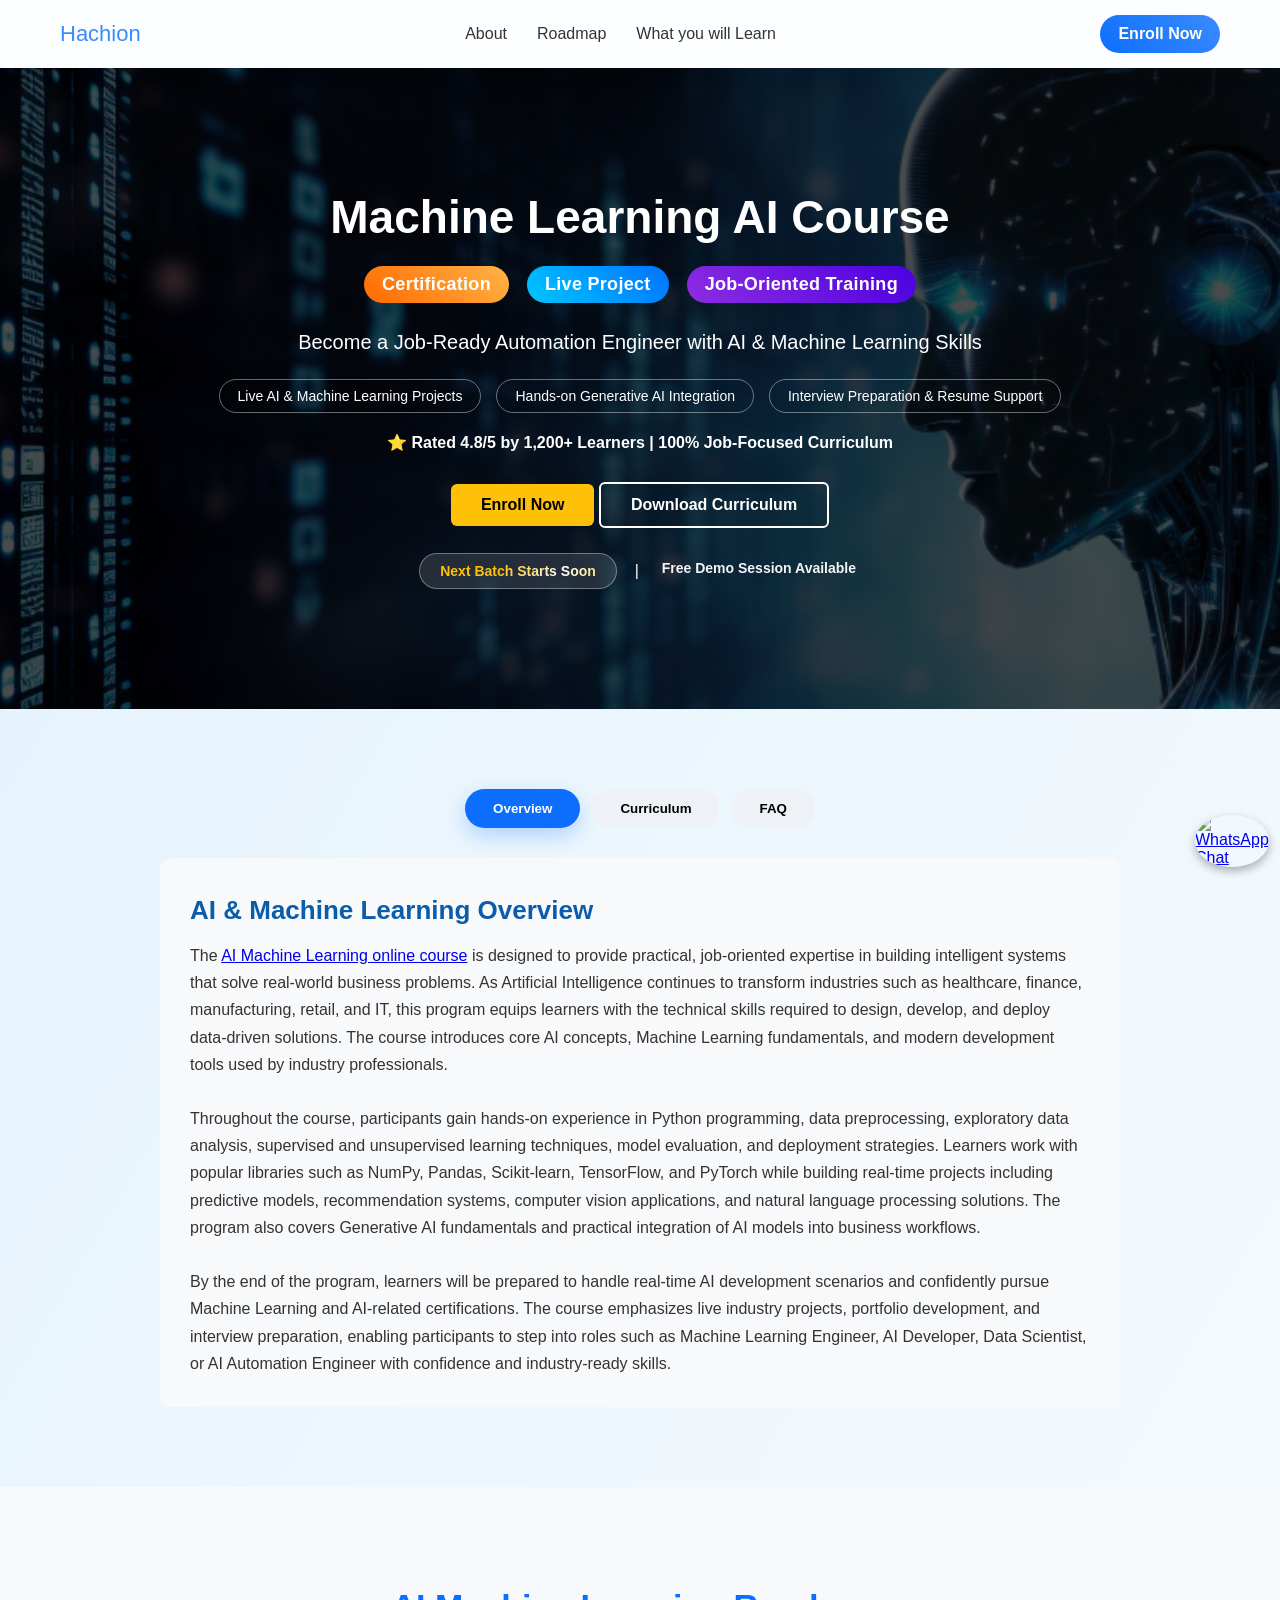
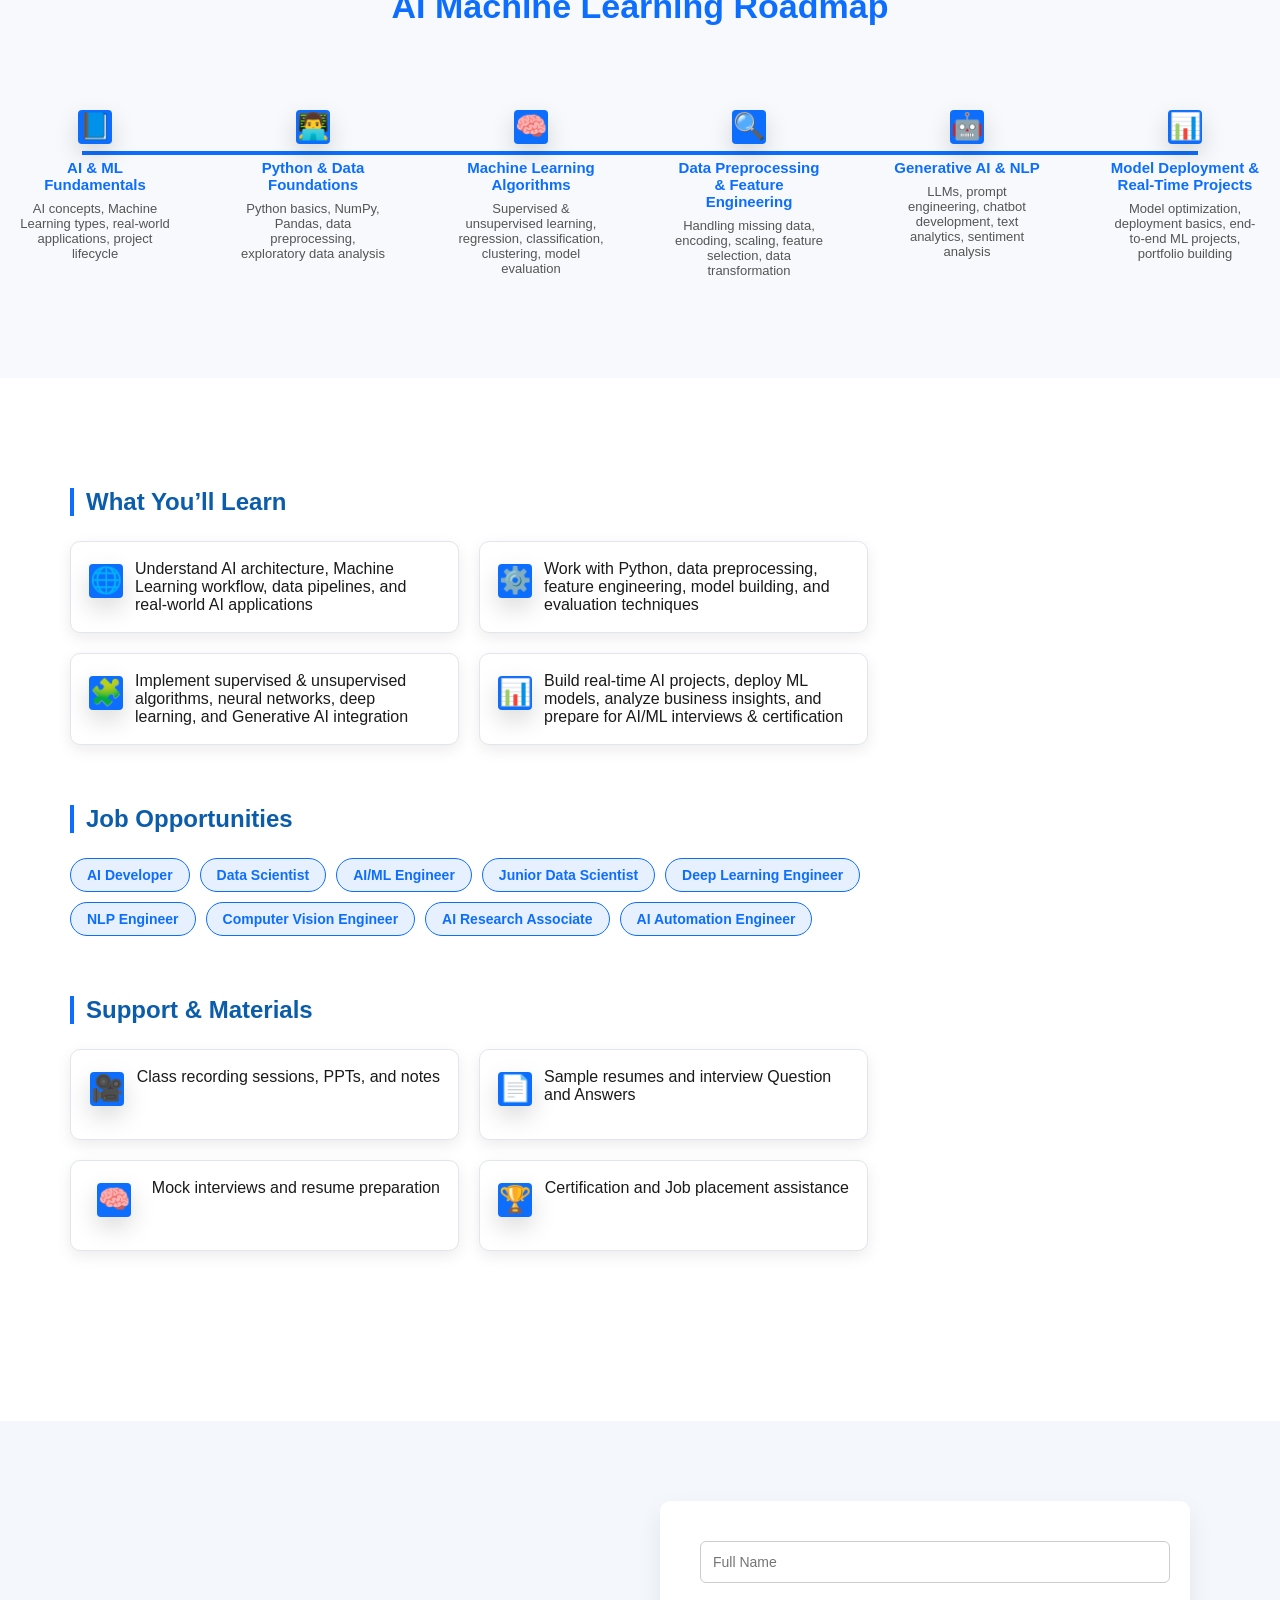
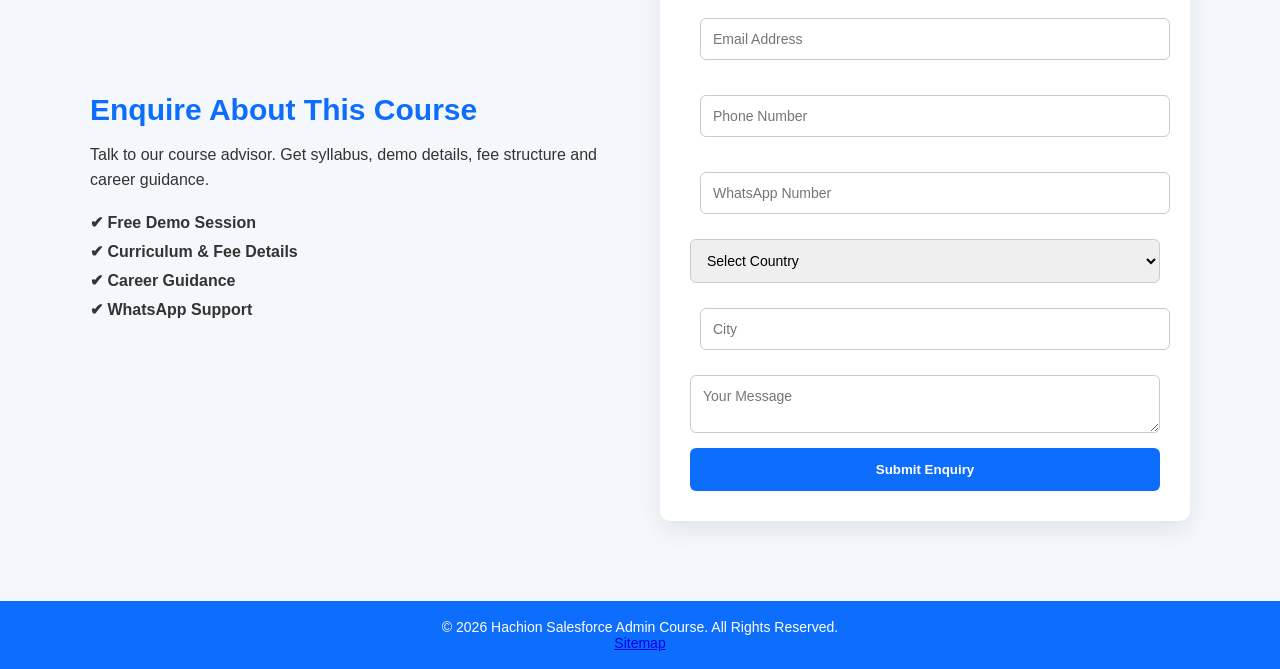
==== index.html @ e3da5e82 "Update index.html" ====
<!DOCTYPE html>
<html lang="en">
<head>
<meta charset="UTF-8">
<meta name="viewport" content="width=device-width, initial-scale=1.0">

<title>Salesforce Admin Course Online | Salesforce Admin Training</title>

<meta name="description" content="Hachion’s Salesforce Admin Course Online offers expert training, live projects, and certification-focused learning to become a job-ready Salesforce Administrator.">

<meta name="keywords" content="Salesforce Admin Course Online, Salesforce Admin Training, Online Salesforce Administrator Course, Salesforce Admin Certification Training, Salesforce Admin Training with Live Project, Best Salesforce Admin Online Training">



<link rel="stylesheet" href="style.css">

</head>
	<body id="top">

<body>

<header class="main-header">
  <div class="nav-container">


 
	  <div class="scrollTopLogo">Hachion</div>



 <nav class="nav-links">
      <a href="#about">About</a>
      <a href="#roadmap">Roadmap</a>
      <a href="#learn">What you will Learn</a>
    </nav>

    <a href="#enroll" class="nav-btn">Enroll Now</a>

  </div>
</header>


<!-- HERO -->
<section class="hero">
  <div class="hero-inner">

    <h1>
      Machine Learning AI Course
    </h1>

   <p class="highlight-line">
  <span>Certification</span>
  <span>Live Project</span>
  <span>Job-Oriented Training</span>
</p>

    <p class="tagline">
      Become a Job-Ready Automation Engineer with AI & Machine Learning Skills
    </p>

    <div class="pills">
      <div class="pill">Live AI & Machine Learning Projects</div>
      <div class="pill">Hands-on Generative AI Integration</div>
      <div class="pill">Interview Preparation & Resume Support</div>

    </div>

    <p class="rating">
      ⭐ Rated 4.8/5 by 1,200+ Learners | 100% Job-Focused Curriculum
    </p>

    <div class="cta">
      <a href="#enroll" class="btn primary">Enroll Now</a>
      <a href="AI-ML.pdf" target="_blank" class="btn outline">Download Curriculum</a>
    </div>
	<div class="announce-bar">
  <div class="announce-pill">
    <span class="shine-text">Next Batch Starts Soon</span>
	
  </div>
 <span>|</span>
  <div class="announce-slider">
    <div class="slide-track">
      <span>Free Demo Session Available</span>
	  
      <span>Limited Seats Only</span>
      <span>Enroll Today & Save Your Spot</span>
      <span>Free Demo Session Available</span>
    </div>
  </div>
</div>


  </div>
</section>


<!-- ABOUT WITH TABS -->
<section class="tabs-wrap" id="about">
  <div class="tabs-header" role="tablist">
    <button class="tab-btn active" role="tab" id="about" aria-selected="true" data-tab="overview">Overview</button>
    <button class="tab-btn" role="tab" aria-selected="false" data-tab="curriculum">Curriculum</button>
    <button class="tab-btn" role="tab" aria-selected="false" data-tab="faq">FAQ</button>
  </div>

  <div class="tabs-body">
    <!-- Overview -->
    <div class="tab-panel active" id="overview" role="tabpanel">
           <section id="salesforce-admin-overview">

    <header>
        <h2>AI & Machine Learning Overview</h2>
       <article> <p>The  <a href="https://www.hachion.co/coursedetails/machine-learning-with-ai">AI Machine Learning online course</a> is designed to provide practical, job-oriented expertise in building intelligent systems that solve real-world business problems. As Artificial Intelligence continues to transform industries such as healthcare, finance, manufacturing, retail, and IT, this program equips learners with the technical skills required to design, develop, and deploy data-driven solutions. The course introduces core AI concepts, Machine Learning fundamentals, and modern development tools used by industry professionals.                </p><br></article>
		<article>
<p>Throughout the course, participants gain hands-on experience in Python programming, data preprocessing, exploratory data analysis, supervised and unsupervised learning techniques, model evaluation, and deployment strategies. Learners work with popular libraries such as NumPy, Pandas, Scikit-learn, TensorFlow, and PyTorch while building real-time projects including predictive models, recommendation systems, computer vision applications, and natural language processing solutions. The program also covers Generative AI fundamentals and practical integration of AI models into business workflows.</p>
		</article><br><article><p>By the end of the program, learners will be prepared to handle real-time AI development scenarios and confidently pursue Machine Learning and AI-related certifications. The course emphasizes live industry projects, portfolio development, and interview preparation, enabling participants to step into roles such as Machine Learning Engineer, AI Developer, Data Scientist, or AI Automation Engineer with confidence and industry-ready skills.</p>
    </article></header>

   

   
</section>

    </div>

    <!-- Curriculum -->
    <div class="tab-panel" id="curriculum" role="tabpanel">
<div class="container">
    <h2>Course Curriculum</h2>

    <div class="module">
        <h2>Topic 1: Introduction to AI and ML</h2>
        <ul>
            <li>Overview of AI and ML</li>
            <li>Definitions and key concepts</li>
            <li>History and evolution</li>
            <li>Applications and future trends</li>
            <li>Setting Up the Environment</li>
			  <li>Installing Python and libraries (NumPy, pandas, scikit-learn, TensorFlow, PyTorch)</li>
			    <li>Introduction to Jupyter Notebooks</li>
				  <li>Basic Python for Data Science</li>
				    <li>Data structures and libraries</li>
					  <li>Basic data manipulation with pandas</li>
					  
        </ul>
    </div>

    <div class="module">
        <h2>Topic 2: Data Preprocessing and Exploration</h2>
        <ul>
            <li>Data Collection and Cleaning</li>
            <li>Handling missing values</li>
            <li>Data normalization and scaling</li>
            <li>Exploratory Data Analysis (EDA)</li>
            <li>Visualization techniques using Matplotlib and Seaborn</li>
			<li>Descriptive statistics</li>
			<li>Feature Engineering</li>
			<li>Feature selection and extraction</li>
			<li>Encoding categorical variables</li>
        </ul>
    </div>

    <div class="module">
        <h2>Topic 3: Supervised Learning</h2>
        <ul>
            <li>Regression Algorithms</li>
            <li>Linear regression</li>
            <li>Polynomial regression</li>
            <li>Classification Algorithms</li>
            <li>Logistic regression</li>
            <li>K-Nearest Neighbors (KNN)</li>
			<li>Decision Trees and Random Forests</li>
			<li>Model Evaluation</li>
			<li>Accuracy, precision, recall, F1-score</li>
			<li>Cross-validation and Hyperparameter tuning</li>
			
        </ul>
    </div>

    <div class="module">
        <h2>Topic 4: Unsupervised Learning</h2>
        <ul>
            <li>Clustering</li>
            <li>K-Means Clustering</li>
            <li>Hierarchical Clustering</li>
            <li>Dimensionality Reduction</li>
            <li>Principal Component Analysis (PCA)</li>
			<li>t-Distributed Stochastic Neighbor Embedding (t-SNE)</li>
			<li>Anomaly Detection</li>
			
        </ul>
    </div>

    <div class="module">
        <h2>Topic 5: Introduction to Neural Networks</h2>
        <ul>
            <li>Basics of Neural Networks</li>
            <li>Perception model</li>
            <li>Activation functions</li>
            <li>Training Neural Networks</li>
            <li>Forward propagation and backpropagation</li>
            <li>Loss functions and optimization techniques</li>
			<li>Implementing Neural Networks using TensorFlow and Keras</li>
			
        </ul>
    </div>

    <div class="module">
        <h2>Topic 6: Advanced Neural Networks and Deep Learning</h2>
        <ul>
            <li>Convolutional Neural Networks (CNNs)</li>
            <li>Image classification</li>
            <li>Convolution and pooling layers</li>
            <li>Recurrent Neural Networks (RNNs)</li>
            <li>Sequence modeling</li>
			<li>Long Short-Term Memory (LSTM) networks</li>
			<li>Implementing CNNs and RNNs using TensorFlow and PyTorch</li>
        </ul>
    </div>

    <div class="module">
        <h2>Topic 7: Model Deployment and Production</h2>
        <ul>
            <li>Model Evaluation and Testing</li>
            <li>Performance metrics</li>
            <li>Model validation</li>
            <li>Deploying Models</li>
            <li>Introduction to Flask/Django for deploying ML models</li>
			<li>Building and deploying a simple API</li>
			<li>Monitoring and Maintenance</li>
			<li>Model monitoring</li>
			<li>Handling model drift</li>
        </ul>
    </div>

    <div class="module">
        <h2>Topic 8 : Project Work and Wrap-Up</h2>
        <ul>
            <li>Capstone Project</li>
            <li>Students work on a real-world project incorporating learned techniques</li>
            <li>Guidance and support provided</li>
			<li>Presentations</li>
			<li>Students present their projects</li>
			<li>Course Review and Future Directions</li>
			<li>Review of key concepts</li>
			<li>Career advice and next steps in AI/ML </li>
        </ul>
    </div>

 

  



</div>

    </div>

    <!-- FAQ -->
    <div class="tab-panel" id="faq" role="tabpanel">
      <h3>Frequently Asked Questions</h3>

      <div class="faq-item">
        <div class="faq-q">What is Artificial Intelligence (AI)?</div>
        <div class="faq-a">Artificial Intelligence is the field of computer science that enables machines to simulate human intelligence, such as learning, reasoning, problem-solving, and decision-making.</div>
      </div>

      <div class="faq-item">
        <div class="faq-q">What is Machine Learning (ML)?</div>
        <div class="faq-a">Machine Learning is a subset of AI that allows systems to learn from data and improve their performance without being explicitly programmed.</div>
      </div>

      <div class="faq-item">
        <div class="faq-q">What is the difference between AI, ML, and Deep Learning?</div>
        <div class="faq-a">AI is the broader concept of intelligent machines.
ML is a subset of AI focused on learning from data.
Deep Learning is a subset of ML that uses neural networks with multiple layers to model complex patterns.</div>
      </div>

		<div class="faq-item">
        <div class="faq-q">Do I need coding knowledge to learn AI & ML?</div>
        <div class="faq-a">Yes, basic knowledge of Python programming is recommended. However, you do not need advanced coding skills to start.</div>
      </div>

			<div class="faq-item">
        <div class="faq-q">What programming language is best for AI & ML?</div>
        <div class="faq-a">Python is the most widely used programming language for AI & ML due to its simplicity and powerful libraries.</div>
      </div>

    </div>
  </div>
</section>


<!-- ROADMAP -->
	<section class="roadmap-section" id="roadmap">

  <h2>AI Machine Learning Roadmap</h2>

  <div class="roadmap-wrapper">
    <div class="roadmap-line"></div>

    <div class="roadmap-step">
      <div class="icon">📘</div>
      <h4>AI & ML Fundamentals</h4>
      <p>AI concepts, Machine Learning types, real-world applications, project lifecycle</p>
    </div>

      <div class="roadmap-step">
      <div class="icon">👨‍💻</div>
      <h4>Python & Data Foundations</h4>
      <p>Python basics, NumPy, Pandas, data preprocessing, exploratory data analysis</p>
    </div>

    <div class="roadmap-step">
      <div class="icon">🧠</div>
      <h4>Machine Learning Algorithms</h4>
      <p>Supervised & unsupervised learning, regression, classification, clustering, model evaluation</p>
    </div>

    <div class="roadmap-step">
      <div class="icon">🔍</div>
      <h4>Data Preprocessing & Feature Engineering</h4>
      <p>Handling missing data, encoding, scaling, feature selection, data transformation</p>
    </div>

  

   

   	   	     <div class="roadmap-step">
      <div class="icon">🤖</div>
      <h4>Generative AI & NLP</h4>
      <p>LLMs, prompt engineering, chatbot development, text analytics, sentiment analysis</p>
    </div>
	
	  <div class="roadmap-step">
      <div class="icon">📊</div>
      <h4>Model Deployment & Real-Time Projects</h4>
      <p>Model optimization, deployment basics, end-to-end ML projects, portfolio building</p>
    </div>

  </div>
</section>


<!-- CURRICULUM MODAL -->

<section id="learn" class="corp-highlights">
  <div class="container">
    <div class="split-layout">

      <!-- LEFT SIDE -->
      <div class="left-content">

        <div class="block">
          <h2>What You’ll Learn</h2>
          <div class="grid-4">
            <div class="card"><div class="icon">🌐</div><p>Understand AI architecture, Machine Learning workflow, data pipelines, and real-world AI applications</p></div>
            <div class="card"><div class="icon">⚙️</div><p>Work with Python, data preprocessing, feature engineering, model building, and evaluation techniques</p></div>
            <div class="card"><div class="icon">🧩</div><p>Implement supervised & unsupervised algorithms, neural networks, deep learning, and Generative AI integration</p></div>
            <div class="card"><div class="icon">📊</div><p>Build real-time AI projects, deploy ML models, analyze business insights, and prepare for AI/ML interviews & certification</p></div>
          </div>
        </div>

        <div class="block">
          <h2>Job Opportunities</h2>
          <div class="pill-row">
            <span>AI Developer</span>
            <span>Data Scientist</span>
            <span>AI/ML Engineer</span>
            <span>Junior Data Scientist</span>
            <span>Deep Learning Engineer</span>
			<span>NLP Engineer</span>
			<span>Computer Vision Engineer</span>
			<span>AI Research Associate</span>
			<span>AI Automation Engineer</span>
          </div>
        </div>

        <div class="block">
          <h2>Support & Materials</h2>
          <div class="grid-4">
            <div class="card"><div class="icon">🎥</div><p>Class recording sessions, PPTs, and notes</p></div>
            <div class="card"><div class="icon">📄</div><p>Sample resumes and interview Question and Answers</p></div>
            <div class="card"><div class="icon">🧠</div><p>Mock interviews and resume preparation</p></div>
            <div class="card"><div class="icon">🏆</div><p>Certification and Job placement assistance</p></div>
          </div>
        </div>

      </div>

      <!-- RIGHT SIDE IMAGE -->
      <div class="right-image">
        <img src="your-gif.gif" class="gif-img" alt="">

      </div>

    </div>
  </div>
</section>




<div id="modal" class="modal">
  <div class="modal-box">
    <span class="close" onclick="closeModal()">×</span>
    <h3>Full Curriculum</h3>
    <ul>
      <li>Java for Automation</li>
      <li>Selenium WebDriver Architecture</li>
      <li>Locators, Waits, Actions</li>
      <li>TestNG, Maven, Jenkins</li>
      <li>POM & Data Driven Framework</li>
      <li>GenAI Test Case Creation</li>
      <li>Live E-commerce Project</li>
    </ul>
  </div>
</div>

<!-- ENROLL -->
<section id="enroll" class="enquiry-section">
  <div class="enquiry-container">

    <div class="enquiry-left">
      <h2>Enquire About This Course</h2>
      <p>Talk to our course advisor. Get syllabus, demo details, fee structure and career guidance.</p>

      <ul class="enquiry-points">
        <li>✔ Free Demo Session</li>
        <li>✔ Curriculum & Fee Details</li>
        <li>✔ Career Guidance</li>
        <li>✔ WhatsApp Support</li>
      </ul>
    </div>

  <form id="enquiryForm"
action="https://docs.google.com/forms/d/e/1FAIpQLSduEfnKqVDVXwpuh9lvfQGkL934JBJlM6GziXnT6NNqYzDYQA/formResponse"
method="POST"
target="hidden_iframe"
class="enquiry-form">

<input type="text" name="entry.1795851255" placeholder="Full Name" required>

<input type="email" name="entry.1572640658" placeholder="Email Address" required>

<input type="tel" id="phone" name="entry.85357022" placeholder="Phone Number" required>

<!-- WhatsApp (auto filled) -->
<input type="tel" id="whatsapp" name="entry.1537635821" placeholder="WhatsApp Number" required>

<!-- Course -->
<input type="hidden" name="entry.896692678" value="AIML">

<select name="entry.1768586726" required>
  <option value="">Select Country</option>
  <option value="USA">USA</option>
  <option value="India">India</option>
  <option value="UK">UK</option>
</select>

<input type="text" name="entry.1968396756" placeholder="City">

<textarea name="entry.996980086" placeholder="Your Message"></textarea>

<button type="submit">Submit Enquiry</button>

</form>

<!-- hidden iframe -->
<iframe name="hidden_iframe" id="hidden_iframe" style="display:none;"></iframe>

<p id="successMsg" style="display:none;color:lightgreen;font-size:18px;">
✅ Thank you! We will contact you soon on WhatsApp.
</p>

  </div>
</section>
<footer class="site-footer">
  <div class="footer-container">
    <p>© 2026 Hachion Salesforce Admin Course. All Rights Reserved.</p>
	  <a href="sitemap.html">Sitemap</a>
  </div>
</footer>


<!-- Sticky CTA -->
<a href="https://wa.me/8790006753" class="whatsapp-float" target="_blank">
  <img src="https://cdn-icons-png.flaticon.com/512/733/733585.png" alt="WhatsApp Chat">
</a>


<script src="app.js"></script>
</body>
<script src="script.js"></script>

<script>
const tabButtons = document.querySelectorAll('.tab-btn');
const tabPanels = document.querySelectorAll('.tab-panel');

tabButtons.forEach((btn, index) => {
  btn.addEventListener('click', () => {
    tabButtons.forEach(b => {
      b.classList.remove('active');
      b.setAttribute('aria-selected','false');
    });
    tabPanels.forEach(p => p.classList.remove('active'));

    btn.classList.add('active');
    btn.setAttribute('aria-selected','true');
    document.getElementById(btn.dataset.tab).classList.add('active');
  });

  // Keyboard navigation
  btn.addEventListener('keydown', (e) => {
    if(e.key === "ArrowRight"){
      tabButtons[(index+1)%tabButtons.length].focus();
    }
    if(e.key === "ArrowLeft"){
      tabButtons[(index-1+tabButtons.length)%tabButtons.length].focus();
    }
  });
});

/* FAQ Accordion */
document.querySelectorAll('.faq-item').forEach(item=>{
  item.addEventListener('click',()=>{
    item.classList.toggle('active');
  });
});
</script>
<script>
const steps = document.querySelectorAll('.roadmap-step');
const line = document.querySelector('.roadmap-line');

const observer = new IntersectionObserver((entries)=>{
  entries.forEach(entry=>{
    if(entry.isIntersecting){
      entry.target.classList.add('active');
      line.style.transform = "scaleX(1)";
    }
  });
},{threshold:0.3});

steps.forEach(step=>observer.observe(step));
</script>

	<script>
function openTab(evt, id){
    let tabs = document.querySelectorAll(".tab");
    let contents = document.querySelectorAll(".tab-content");

    tabs.forEach(t=>t.classList.remove("active"));
    contents.forEach(c=>c.classList.remove("active"));

    evt.currentTarget.classList.add("active");
    document.getElementById(id).classList.add("active");
}
</script>

<script>
  // Generate random math question
  let num1 = Math.floor(Math.random() * 10) + 1;
  let num2 = Math.floor(Math.random() * 10) + 1;
  let correctAnswer = num1 + num2;

  document.getElementById("mathQuestion").innerText =
    `What is ${num1} + ${num2}?`;

  document.querySelector(".enquiry-form").addEventListener("submit", function(e) {
    let isChecked = document.getElementById("humanCheck").checked;
    let userAnswer = document.getElementById("mathAnswer").value;

    if (!isChecked || userAnswer != correctAnswer) {
      e.preventDefault();
      document.getElementById("errorMsg").style.display = "block";
    }
  });
</script>


<script>
document.querySelectorAll(".scrollTopLogo").forEach(function(logo) {
    logo.addEventListener("click", function() {
        window.scrollTo({
            top: 0,
            behavior: "smooth"
        });
    });
});
</script>





</html>
---- style.css ----
*{
  margin:0;
  padding:0;
  box-sizing:border-box;
  font-family:Arial,Helvetica,sans-serif;
  
}

body{margin:0}

/* ===== Header ===== */
.header{
  position:sticky;
  top:0;
  background:#0d6efd;
  color:#fff;
  display:flex;
  justify-content:space-between;
  padding:15px 40px;
  z-index:999;
}
.header a{
  color:#fff;
  margin-left:15px;
  text-decoration:none;
}

/* ===== Hero ===== */
.hero{
  background:linear-gradient(rgba(0,0,0,.7),rgba(0,0,0,.7)),
  url('bg.png') center/cover no-repeat;
  color:#fff;
  text-align:center;
  padding:120px 20px;
}

.hero-inner{max-width:950px;margin:auto}

.hero h1{
  font-size:46px;
  margin-bottom:15px;
  line-height:1.3;
}

.hl{color:#ffc107}

.subtitle{
  font-size:18px;
  font-weight:600;
  margin-bottom:12px;
}

.tagline{
  font-size:20px;
  margin-bottom:25px;
}

.pills{
  display:flex;
  justify-content:center;
  gap:15px;
  flex-wrap:wrap;
  margin-bottom:20px;
}

.pill{
  padding:8px 18px;
  border:1px solid rgba(255,255,255,.4);
  border-radius:25px;
  font-size:14px;
}

.rating{
  margin:15px 0 30px;
  font-weight:600;
}

/* ===== Buttons ===== */
.btn{
  padding:12px 30px;
  border-radius:6px;
  text-decoration:none;
  font-weight:700;
  display:inline-block;
}

.primary{
  background:#ffc107;
  color:#000;
}

.outline{
  border:2px solid #fff;
  color:#fff;
}

/* ===== Tabs ===== */
.tabs-section{padding:60px 20px;text-align:center}
.tabs{margin-bottom:20px}
.tab{padding:10px 20px;margin:5px;cursor:pointer}
.tab.active{background:#0d6efd;color:#fff}
.tab-content{display:none}
.tab-content.active{display:block}

/* ===== Roadmap ===== */
.roadmap{padding:60px 20px;text-align:center;background:#f5f5f5}
.timeline{display:flex;justify-content:center;gap:20px;flex-wrap:wrap}
.item{
  background:#0d6efd;
  color:#fff;
  padding:15px 20px;
  border-radius:5px;
  opacity:0;
  transform:translateY(20px);
  transition:.6s;
}
.item.show{opacity:1;transform:translateY(0)}

/* ===== Curriculum Modal ===== */
.curriculum{text-align:center;padding:60px 20px}

.modal{
  display:none;
  position:fixed;
  inset:0;
  background:rgba(0,0,0,.7);
}
.modal-box{
  background:#fff;
  width:90%;
  max-width:500px;
  margin:8% auto;
  padding:20px;
  position:relative;
}
.close{
  position:absolute;
  right:10px;
  top:5px;
  font-size:24px;
  cursor:pointer;
}

/* ===== Enroll ===== */
.enroll{text-align:center;padding:60px 20px;background:#f5f5f5}
form input{
  padding:10px;
  margin:10px;
  width:220px;
}

/* ===== Sticky CTA ===== */
.sticky-cta{
  position:fixed;
  bottom:0;
  width:100%;
  background:#0d6efd;
  color:#fff;
  display:flex;
  justify-content:center;
  gap:20px;
  padding:10px;
}
.sticky-cta button{
  background:#ffc107;
  border:none;
  padding:6px 12px;
}
.highlight-line{
  display:flex;
  justify-content:center;
  gap:18px;
  flex-wrap:wrap;
  margin:18px 0 28px;
  font-weight:700;
  font-size:18px;
}

.highlight-line span{
  padding:8px 18px;
  border-radius:30px;
  color:#fff;
  letter-spacing:.3px;
  animation:float 3s ease-in-out infinite;
}

/* Different attractive colors */
.highlight-line span:nth-child(1){
  background:linear-gradient(45deg,#ff6a00,#ffb347);
}
.highlight-line span:nth-child(2){
  background:linear-gradient(45deg,#00c6ff,#0072ff);
}
.highlight-line span:nth-child(3){
  background:linear-gradient(45deg,#8e2de2,#4a00e0);
}

/* Soft floating animation */
@keyframes float{
  0%,100%{transform:translateY(0)}
  50%{transform:translateY(-6px)}
}

/* ===== Announcement Bar ===== */
.announce-bar{
  margin-top:25px;
  display:flex;
  justify-content:center;
  align-items:center;
  gap:18px;
  flex-wrap:wrap;
}

/* Shimmer Pill */
.announce-pill{
  padding:8px 20px;
  border-radius:30px;
  background:rgba(255,255,255,0.12);
  backdrop-filter:blur(8px);
  border:1px solid rgba(255,255,255,0.35);
  overflow:hidden;
}

.shine-text{
  font-weight:700;
  font-size:14px;
  background:linear-gradient(120deg,#ffc107 20%,#ffffff 40%,#ffc107 60%);
  background-size:200% auto;
  color:#000;
  -webkit-background-clip:text;
  -webkit-text-fill-color:transparent;
  animation:shine 3s linear infinite;
}

@keyframes shine{
  to{ background-position:200% center; }
}

/* Sliding Text */
.announce-slider{
  height:22px;
  overflow:hidden;
  position:relative;
}

.slide-track{
  display:flex;
  flex-direction:column;
  animation:slideText 9s ease-in-out infinite;
}

.slide-track span{
  height:22px;
  font-weight:600;
  font-size:14px;
  color:#fff;
  opacity:.95;
}

@keyframes slideText{
  0%{ transform:translateY(0); }
  25%{ transform:translateY(-22px); }
  50%{ transform:translateY(-44px); }
  75%{ transform:translateY(-66px); }
  100%{ transform:translateY(0); }
}

/* ===== Tabs Wrapper ===== */
.tabs-wrap{
  max-width:1000px;
  margin:80px auto;
  padding:0 20px;
}

/* Header */
.tabs-header{
  display:flex;
  justify-content:center;
  gap:12px;
  flex-wrap:wrap;
  margin-bottom:30px;
}

.tab-btn{
  padding:12px 28px;
  border:none;
  border-radius:30px;
  background:#eef2f7;
  cursor:pointer;
  font-weight:600;
  transition:.3s;
}

.tab-btn.active{
  background:#0d6efd;
  color:#fff;
  box-shadow:0 8px 20px rgba(13,110,253,.25);
}

/* Panels */
.tabs-body{
  position:relative;
}

.tab-panel{
  display:none;
  animation:fade .4s ease;
  background:#f8f9fb;
  padding:30px;
  border-radius:12px;
  line-height:1.7;
}

.tab-panel.active{
  display:block;
}

@keyframes fade{
  from{opacity:0; transform:translateY(8px);}
  to{opacity:1; transform:translateY(0);}
}

/* Curriculum */
.curriculum-list{
  padding-left:20px;
}

/* FAQ */
.faq-item{
  border-bottom:1px solid #ddd;
  padding:12px 0;
  cursor:pointer;
}

.faq-q{
  font-weight:600;
  position:relative;
}

.faq-q::after{
  content:"+";
  position:absolute;
  right:0;
}

.faq-item.active .faq-q::after{
  content:"−";
}

.faq-a{
  max-height:0;
  overflow:hidden;
  transition:max-height .4s ease;
  color:#555;
}

.faq-item.active .faq-a{
  max-height:100px;
  margin-top:8px;
}


.roadmap-section{
  padding:100px 20px;
  text-align:center;
  background:#f7f9fc;
  overflow:hidden;
}

.roadmap-section h2{
  font-size:34px;
  margin-bottom:80px;
  color:#0d6efd;
}

.roadmap-wrapper{
  position:relative;
  display:flex;
  justify-content:space-between;
  align-items:flex-start;
  max-width:1400px;
  margin:auto;
}

/* Animated line */
.roadmap-line{
  position:absolute;
  top:45px;
  left:5%;
  width:90%;
  height:4px;
  background:#0d6efd;
  transform:scaleX(0);
  transform-origin:left;
  transition:transform 2s ease;
}

/* Steps */
.roadmap-step{
  width:150px;
  text-align:center;
  opacity:0;
  transform:translateY(50px);
  transition:all .8s ease;
  z-index:2;
}

.roadmap-step.active{
  opacity:1;
  transform:translateY(0);
}

.icon{
  width:80px;
  height:80px;
  background:#0d6efd;
  border-radius:50%;
  display:flex;
  align-items:center;
  justify-content:center;
  color:#fff;
  font-size:34px;
  margin:0 auto 15px;
  box-shadow:0 10px 25px rgba(0,0,0,0.15);
  animation:float 3s ease-in-out infinite;
}

@keyframes float{
  0%,100%{transform:translateY(0)}
  50%{transform:translateY(-8px)}
}

.roadmap-step h4{
  color:#0d6efd;
  margin-bottom:8px;
  font-size:15px;
}

.roadmap-step p{
  font-size:13px;
  color:#555;
}

/* Mobile horizontal scroll */
@media(max-width:1000px){
  .roadmap-wrapper{
    overflow-x:auto;
    gap:40px;
    padding-bottom:30px;
  }
  .roadmap-line{display:none;}
}

/* ===== Corporate Highlights Section ===== */

.corp-highlights{
  padding:80px 20px;
  background:#ffffff;
  font-family: 'Segoe UI', Arial, sans-serif;
  color:#1a1a1a;
}

.corp-highlights .container{
  max-width:1200px;
  margin:auto;
}

.corp-highlights .block{
  margin-bottom:60px;
}

.corp-highlights h2{
  font-size:24px;
  font-weight:600;
  margin-bottom:25px;
  border-left:4px solid #0d6efd;
  padding-left:12px;
}

/* Grid Layout */
.grid-4{
  display:grid;
  grid-template-columns:repeat(4,1fr);
  gap:22px;
}

.card{
  background:#f8f9fb;
  border:1px solid #e2e6ea;
  border-radius:6px;
  padding:20px;
  display:flex;
  gap:14px;
  align-items:flex-start;
  transition:.3s ease;
}

.card:hover{
  background:#eef3ff;
  border-color:#cdd8ff;
  transform:translateY(-4px);
}

/* Minimal icon placeholder */
.icon{
  width:34px;
  height:34px;
  background:#0d6efd;
  border-radius:4px;
  flex-shrink:0;
  margin-top:4px;
}

/* Pills */
.pill-row{
  display:flex;
  flex-wrap:wrap;
  gap:10px;
}

.pill-row span{
  padding:8px 14px;
  border:1px solid #0d6efd;
  color:#0d6efd;
  border-radius:20px;
  font-size:13px;
  font-weight:500;
}

/* Responsive */
@media(max-width:992px){
  .grid-4{
    grid-template-columns:repeat(2,1fr);
  }
}

@media(max-width:600px){
  .grid-4{
    grid-template-columns:1fr;
  }
}

/* ===== Corporate Highlights Section ===== */

.corp-highlights{
  padding:80px 20px;
  background:#ffffff;
  font-family: 'Segoe UI', Arial, sans-serif;
  color:#1a1a1a;
}

.corp-highlights .container{
  max-width:1200px;
  margin:auto;
}

.corp-highlights .block{
  margin-bottom:60px;
}

.corp-highlights h2{
  font-size:24px;
  font-weight:600;
  margin-bottom:25px;
  border-left:4px solid #0d6efd;
  padding-left:12px;
}

/* Grid Layout */
.grid-4{
  display:grid;
  grid-template-columns:repeat(4,1fr);
  gap:22px;
}

.card{
  background:#f8f9fb;
  border:1px solid #e2e6ea;
  border-radius:6px;
  padding:20px;
  display:flex;
  gap:14px;
  align-items:flex-start;
  transition:.3s ease;
}

.card:hover{
  background:#eef3ff;
  border-color:#cdd8ff;
  transform:translateY(-4px);
}

/* Minimal icon placeholder */
.icon{
  width:34px;
  height:34px;
  background:#0d6efd;
  border-radius:4px;
  flex-shrink:0;
  margin-top:4px;
}

/* Pills */
.pill-row{
  display:flex;
  flex-wrap:wrap;
  gap:10px;
}

.pill-row span{
  padding:8px 14px;
  border:1px solid #0d6efd;
  color:#0d6efd;
  border-radius:20px;
  font-size:13px;
  font-weight:500;
}

/* Responsive */
@media(max-width:992px){
  .grid-4{
    grid-template-columns:repeat(2,1fr);
  }
}

@media(max-width:600px){
  .grid-4{
    grid-template-columns:1fr;
  }
}

/* ===== Enquiry Section ===== */
.enquiry-section{
  background:#f4f7fb;
  padding:80px 20px;
}

.enquiry-container{
  max-width:1100px;
  margin:auto;
  display:grid;
  grid-template-columns:1fr 1fr;
  gap:40px;
  align-items:center;
}

.enquiry-left h2{
  font-size:30px;
  color:#0d6efd;
  margin-bottom:15px;
}

.enquiry-left p{
  margin-bottom:20px;
  line-height:1.6;
}

.enquiry-points{
  list-style:none;
  padding:0;
}

.enquiry-points li{
  margin-bottom:10px;
  font-weight:600;
}

/* Form */
.enquiry-form{
  background:#fff;
  padding:30px;
  border-radius:10px;
  box-shadow:0 10px 25px rgba(0,0,0,.08);
  display:flex;
  flex-direction:column;
  gap:15px;
}

.enquiry-form input,
.enquiry-form select,
.enquiry-form textarea{
  padding:12px;
  border:1px solid #ccc;
  border-radius:6px;
  font-size:14px;
  width:100%;
}

.enquiry-form button{
  background:#0d6efd;
  color:#fff;
  padding:14px;
  border:none;
  border-radius:6px;
  font-weight:700;
  cursor:pointer;
  transition:.3s;
}

.enquiry-form button:hover{
  background:#084298;
}

/* Mobile */
@media(max-width:768px){
  .enquiry-container{
    grid-template-columns:1fr;
  }
}

.whatsapp-float {
  position: fixed;
  bottom: 25px;
  right: 25px;
  width: 60px;
  height: 60px;
  z-index: 1000;
}

.whatsapp-float img {
  width: 100%;
  height: 100%;
  border-radius: 50%;
  box-shadow: 0 4px 10px rgba(0,0,0,0.3);
  transition: transform 0.3s ease;
}

.whatsapp-float img:hover {
  transform: scale(1.1);
}

/* Sticky Header */
.main-header {
  position: sticky;
  top: 0;
  width: 100%;
  backdrop-filter: blur(10px);
  background: rgba(255, 255, 255, 0.85);
  box-shadow: 0 4px 20px rgba(0,0,0,0.08);
  z-index: 999;
}

/* Container */
.nav-container {
  max-width: 1200px;
  margin: auto;
  padding: 15px 20px;
  display: flex;
  align-items: center;
  justify-content: space-between;
}

/* Logo */
.logo {
  font-size: 22px;
  font-weight: bold;
  color: #0d6efd;
}

/* Nav Links */
.nav-links {
  display: flex;
  gap: 30px;
}

.nav-links a {
  position: relative;
  text-decoration: none;
  color: #333;
  font-weight: 500;
  transition: color 0.3s ease;
}

/* Hover underline animation */
.nav-links a::after {
  content: "";
  position: absolute;
  left: 0;
  bottom: -5px;
  width: 0%;
  height: 2px;
  background: #0d6efd;
  transition: width 0.3s ease;
}

.nav-links a:hover {
  color: #0d6efd;
}

.nav-links a:hover::after {
  width: 100%;
}

/* Enroll Button */
.nav-btn {
  background: linear-gradient(45deg, #0d6efd, #3a8bfd);
  color: #fff;
  padding: 10px 18px;
  border-radius: 25px;
  text-decoration: none;
  font-weight: bold;
  transition: transform 0.3s ease, box-shadow 0.3s ease;
}

.nav-btn:hover {
  transform: translateY(-2px);
  box-shadow: 0 6px 15px rgba(13,110,253,0.4);
}

/* Responsive */
@media(max-width:768px){
  .nav-links {
    display: none;
  }
}


.corp-highlights {
  padding: 80px 0;

  font-family: Arial, sans-serif;
}

/* Proper centered container */
.container {
  max-width: 1200px;
  margin: auto;
  padding: 0 20px;
}

/* Split layout inside container */
.split-layout {
  display: grid;
  grid-template-columns: 70% 30%;
  gap: 50px;
  align-items: start;
}

/* Image styling */
.right-image img {
  width: 100%;
  border-radius: 12px;
  box-shadow: 0 15px 35px rgba(0,0,0,0.12);
}

/* Blocks */
.block {
  margin-bottom: 45px;
}

h2 {
  color: #0d6efd;
  margin-bottom: 20px;
  font-size: 26px;
}

/* Cards */
.grid-4 {
  display: grid;
  grid-template-columns: repeat(2, 1fr);
  gap: 20px;
}

.card {
  background: #fff;
  padding: 18px;
  border-radius: 10px;
  display: flex;
  gap: 12px;
  align-items: flex-start;
  box-shadow: 0 5px 15px rgba(0,0,0,0.08);
  transition: 0.3s;
}

.card:hover {
  transform: translateY(-4px);
}

.icon {
  font-size: 26px;
}

/* Pills */
.pill-row {
  display: flex;
  flex-wrap: wrap;
  gap: 10px;
}

.pill-row span {
  background: #e7f0ff;
  color: #0d6efd;
  padding: 8px 16px;
  border-radius: 20px;
  font-size: 14px;
  font-weight: 600;
}

/* Responsive */
@media(max-width: 992px){
  .split-layout {
    grid-template-columns: 1fr;
  }
  .grid-4 {
    grid-template-columns: 1fr;
  }
}

.site-footer {
  background: #0d6efd;
  padding: 18px 0;
  text-align: center;
  color: #fff;
  font-size: 14px;
}

.footer-container {
  max-width: 1200px;
  margin: auto;
}

.gif-img{
  width:100%;
  border-radius:10px;
}

body{
    margin:0;
    font-family: 'Segoe UI', Tahoma, Geneva, Verdana, sans-serif;
    background: linear-gradient(120deg, #e3f2fd, #ffffff);
    color:#333;
}

.container{
    width:100%;
    max-width:1100px;
    margin:40px auto;
    padding:30px;
   
    border-radius:10px;
   
}

h1{
    text-align:center;
    color:#ffffff;
    margin-bottom:40px;
}

.module{
    margin-bottom:30px;
    padding:20px;
    border-left:5px solid #0b5cab;
    background:#f9fbff;
    border-radius:6px;
    transition: transform 0.3s ease, box-shadow 0.3s ease;
}

.module:hover{
    transform: translateY(-5px);
    box-shadow:0 6px 15px rgba(0,0,0,0.1);
}

h2{
    color:#0b5cab;
    margin-bottom:10px;
}

ul{
    padding-left:20px;
}

li{
    margin-bottom:6px;
}

.human-check {
  margin-top: 15px;
  font-size: 14px;
}

.math-verify {
  margin-top: 10px;
}

.math-verify input {
  width: 120px;
  padding: 6px;
  margin-left: 10px;
}

html {
    scroll-behavior: smooth;
}

.scrollTopLogo {
    cursor: pointer;
  font-size: 22px;
  color: #3a8bfd;
}
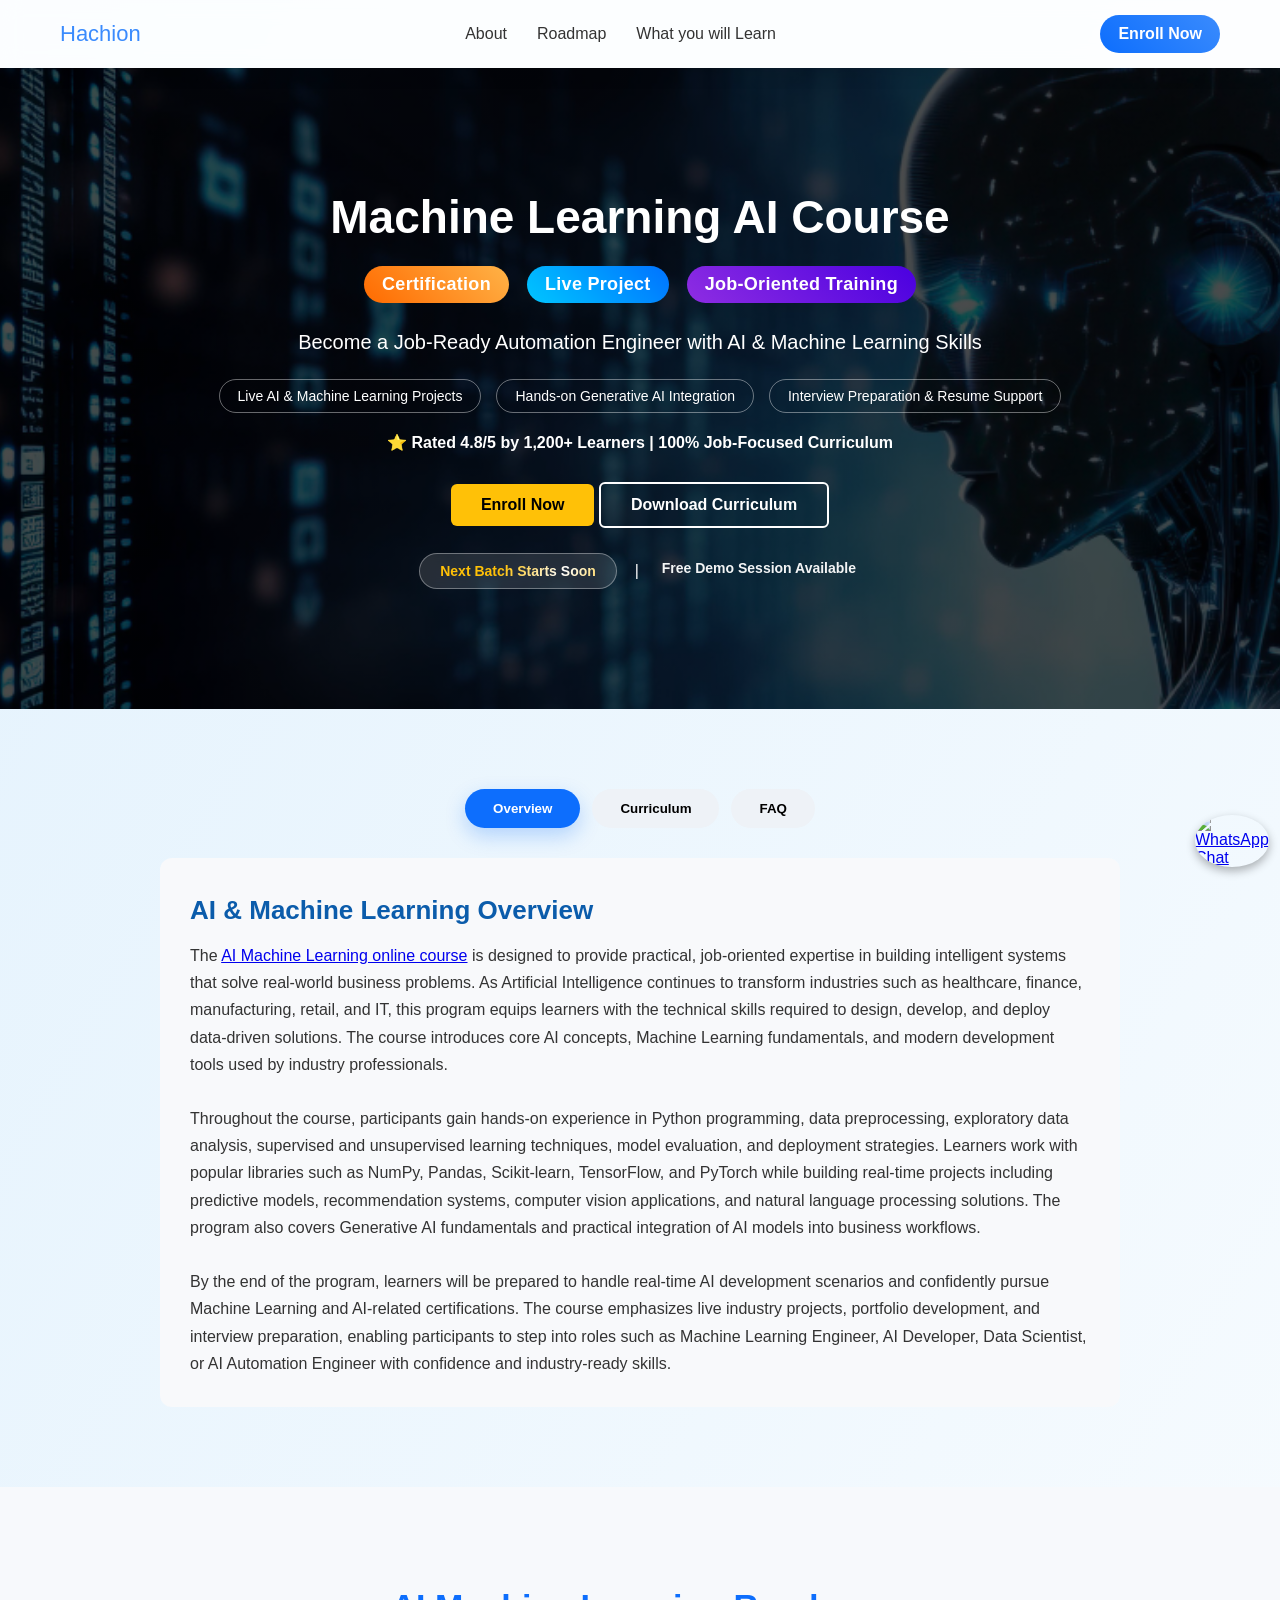
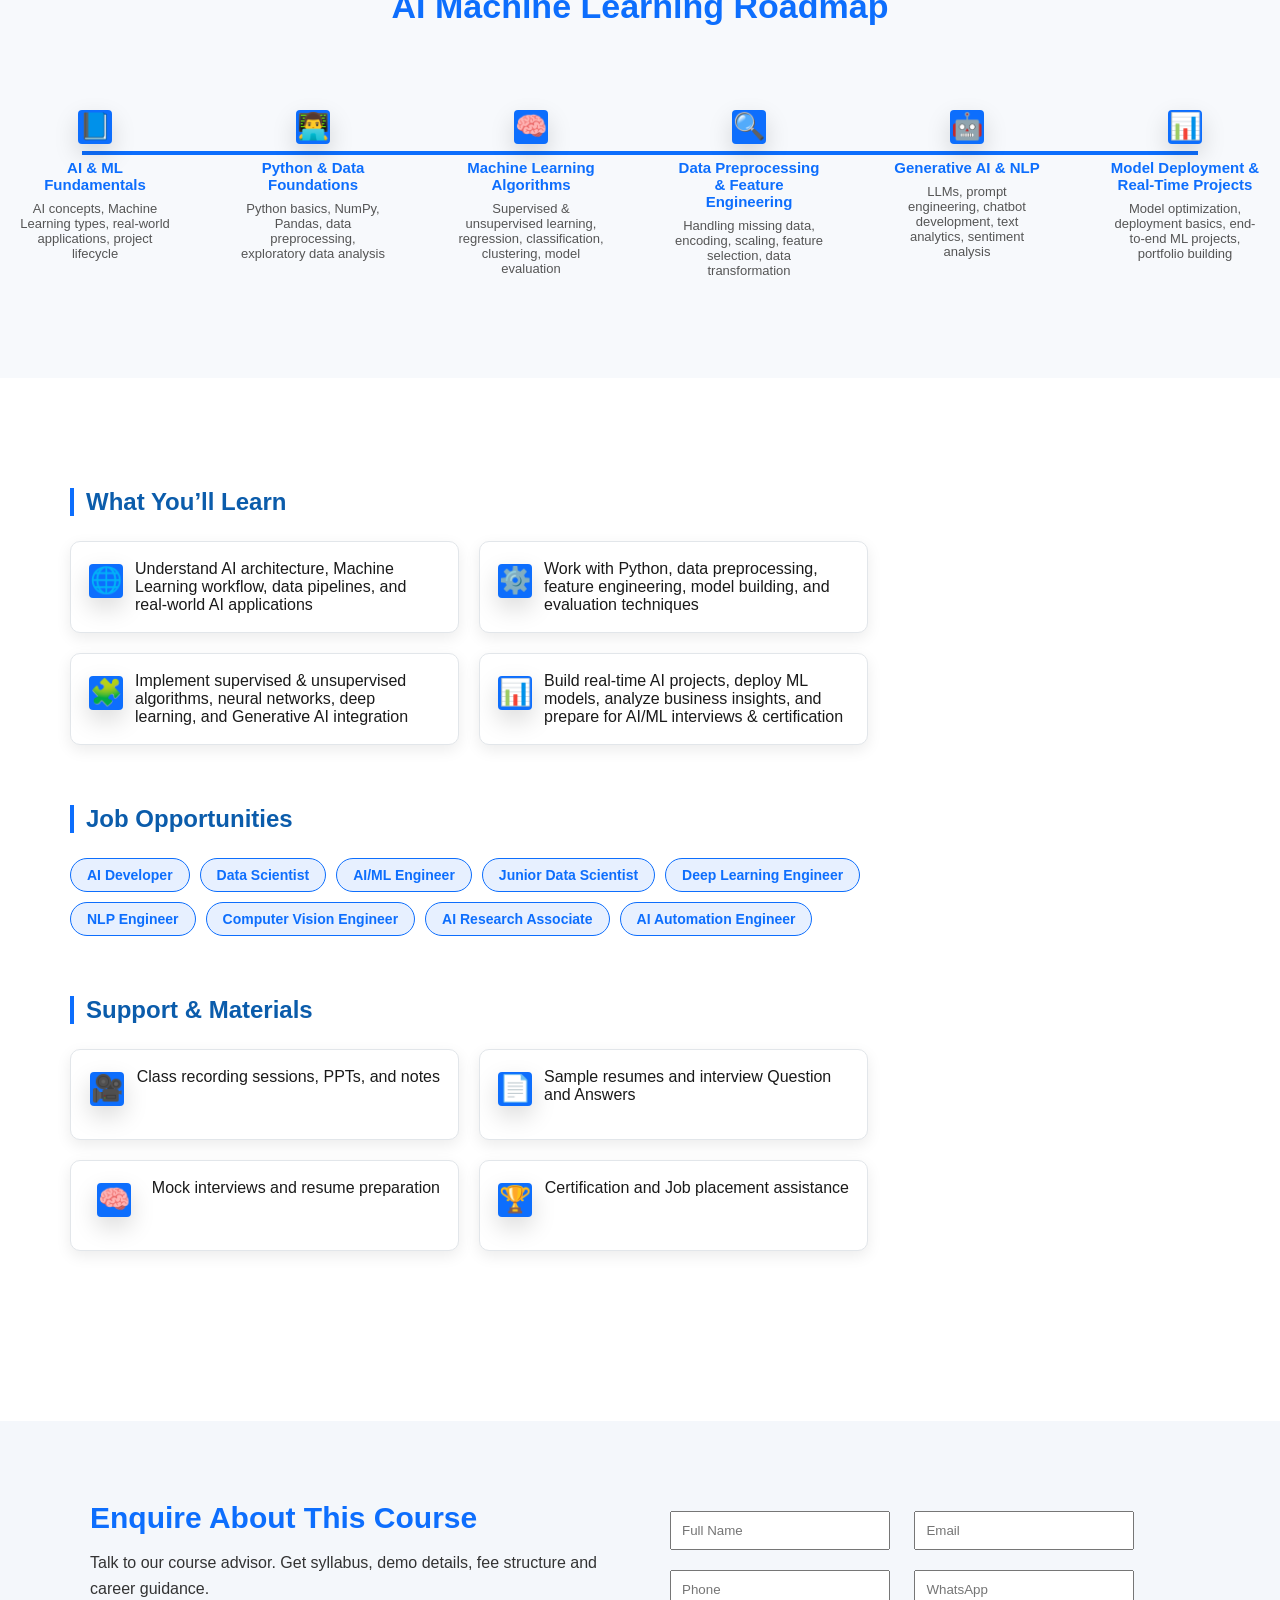
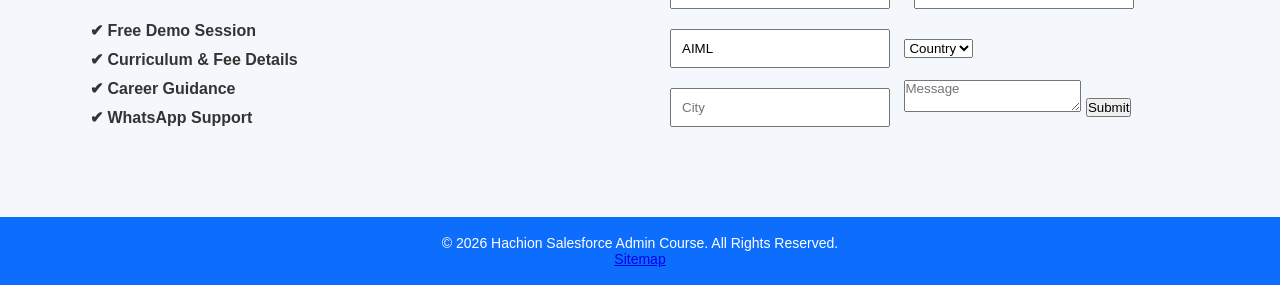
==== commit cf011dbc: "Update index.html" ====
--- a/index.html
+++ b/index.html
@@ -436,38 +436,40 @@
       </ul>
     </div>
 
-  <form id="enquiryForm"
+<form id="enquiryForm"
 action="https://docs.google.com/forms/d/e/1FAIpQLSduEfnKqVDVXwpuh9lvfQGkL934JBJlM6GziXnT6NNqYzDYQA/formResponse"
 method="POST"
-target="hidden_iframe"
-class="enquiry-form">
+target="hidden_iframe">
 
 <input type="text" name="entry.1795851255" placeholder="Full Name" required>
 
-<input type="email" name="entry.1572640658" placeholder="Email Address" required>
-
-<input type="tel" id="phone" name="entry.85357022" placeholder="Phone Number" required>
-
-<!-- WhatsApp (auto filled) -->
-<input type="tel" id="whatsapp" name="entry.1537635821" placeholder="WhatsApp Number" required>
-
-<!-- Course -->
-<input type="hidden" name="entry.896692678" value="AIML">
+<input type="email" name="entry.1572640658" placeholder="Email" required>
+
+<input type="tel" id="phone" name="entry.85357022" placeholder="Phone" required>
+
+<input type="tel" id="whatsapp" name="entry.1537635821" placeholder="WhatsApp" required>
+
+<input type="text" name="entry.896692678" value="AIML" required>
 
 <select name="entry.1768586726" required>
-  <option value="">Select Country</option>
-  <option value="USA">USA</option>
-  <option value="India">India</option>
-  <option value="UK">UK</option>
+<option value="">Country</option>
+<option value="USA">USA</option>
+<option value="India">India</option>
 </select>
 
-<input type="text" name="entry.1968396756" placeholder="City">
-
-<textarea name="entry.996980086" placeholder="Your Message"></textarea>
-
-<button type="submit">Submit Enquiry</button>
+<input type="text" name="entry.1968396756" placeholder="City" required>
+
+<textarea name="entry.996980086" placeholder="Message"></textarea>
+
+<button type="submit">Submit</button>
 
 </form>
+
+<iframe name="hidden_iframe" id="hidden_iframe" style="display:none;"></iframe>
+
+<p id="successMsg" style="display:none;color:green;">
+✅ Submitted Successfully!
+</p>
 
 <!-- hidden iframe -->
 <iframe name="hidden_iframe" id="hidden_iframe" style="display:none;"></iframe>
@@ -493,6 +495,39 @@
 
 
 <script src="app.js"></script>
+
+	<script>
+document.addEventListener("DOMContentLoaded", function(){
+
+let form = document.getElementById("enquiryForm");
+let iframe = document.getElementById("hidden_iframe");
+
+let phone = document.getElementById("phone");
+let whatsapp = document.getElementById("whatsapp");
+
+let submitted = false;
+
+// auto copy phone → whatsapp
+phone.addEventListener("input", function(){
+  whatsapp.value = phone.value;
+});
+
+// detect submit
+form.addEventListener("submit", function(){
+  submitted = true;
+});
+
+// show success message after real submit
+iframe.onload = function(){
+  if(submitted){
+    document.getElementById("successMsg").style.display = "block";
+    form.reset();
+    submitted = false;
+  }
+};
+
+});
+</script>
 </body>
 <script src="script.js"></script>
 
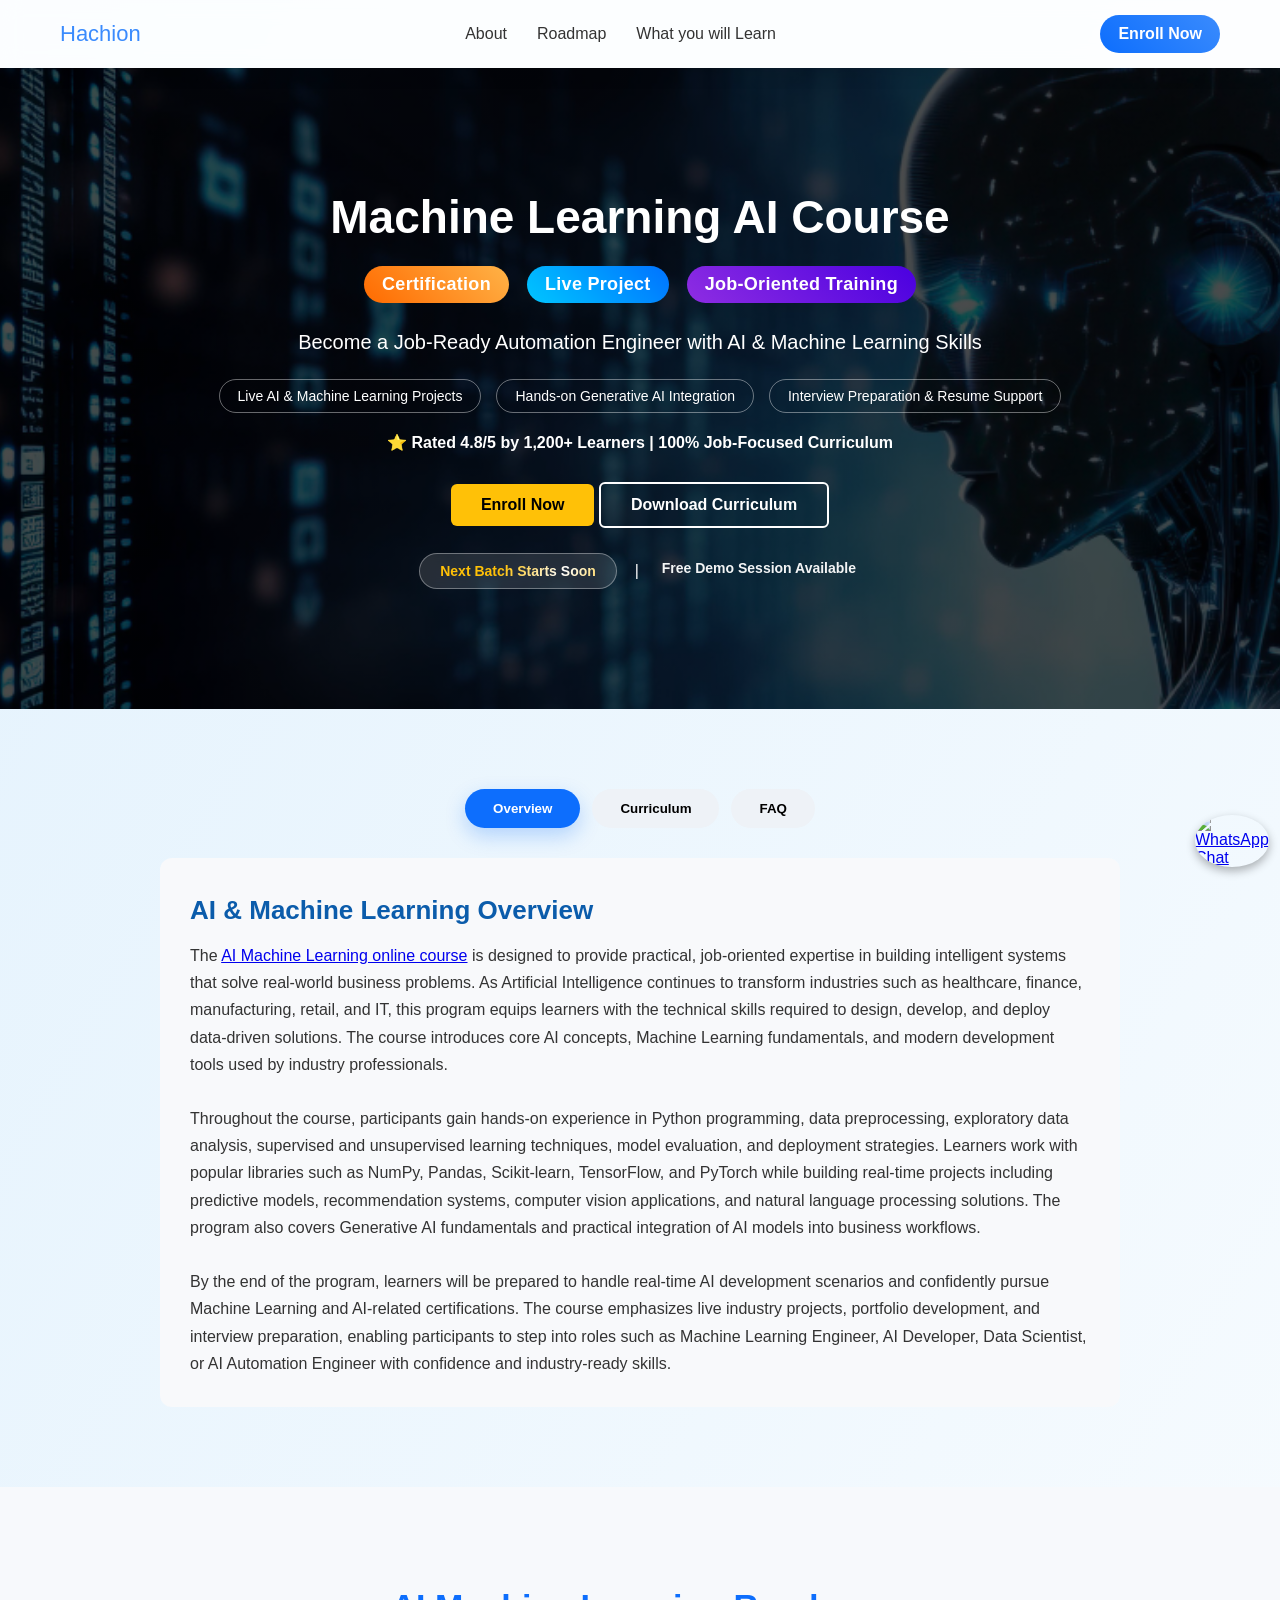
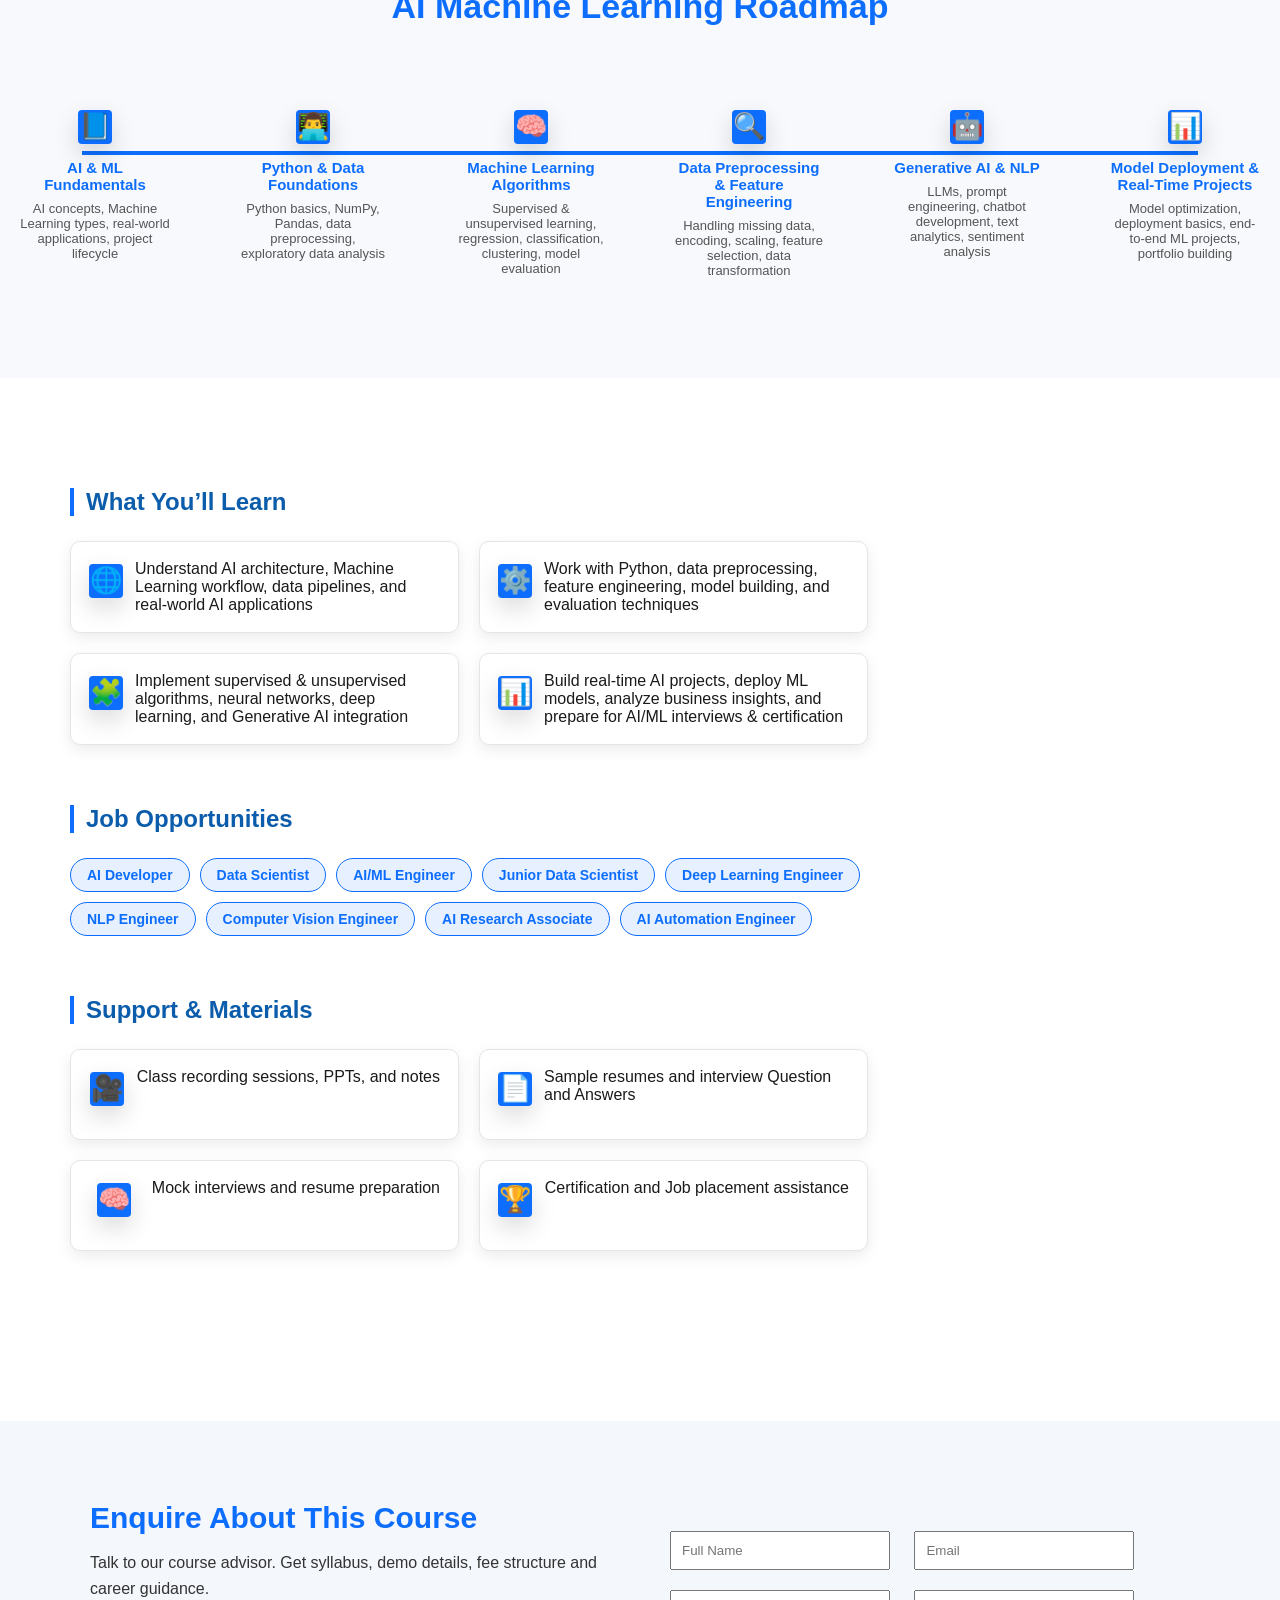
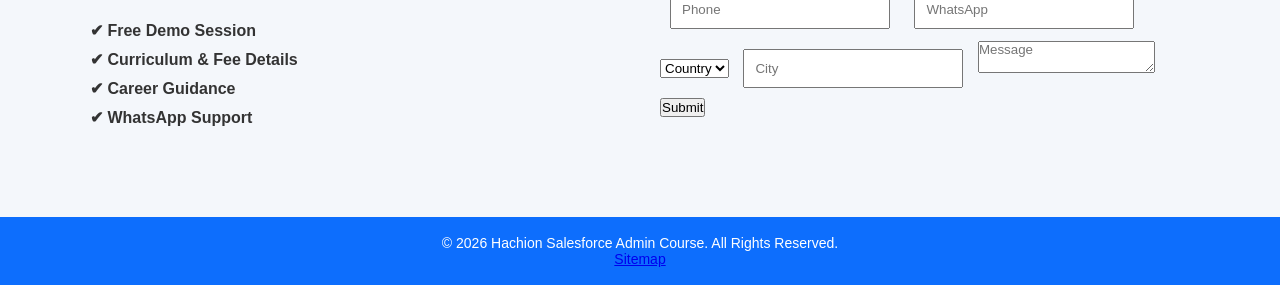
==== commit 303be1c9: "Update index.html" ====
--- a/index.html
+++ b/index.html
@@ -449,7 +449,7 @@
 
 <input type="tel" id="whatsapp" name="entry.1537635821" placeholder="WhatsApp" required>
 
-<input type="text" name="entry.896692678" value="AIML" required>
+<input type="hidden" name="entry.896692678" value="AIML">
 
 <select name="entry.1768586726" required>
 <option value="">Country</option>
@@ -465,6 +465,14 @@
 
 </form>
 
+<!-- hidden iframe (IMPORTANT) -->
+<iframe name="hidden_iframe" id="hidden_iframe" style="display:none;"></iframe>
+
+<!-- THANK YOU MESSAGE -->
+<p id="successMsg" style="display:none;color:green;font-size:18px;">
+✅ Thank you! We will contact you soon.
+</p>
+
 <iframe name="hidden_iframe" id="hidden_iframe" style="display:none;"></iframe>
 
 <p id="successMsg" style="display:none;color:green;">
@@ -507,22 +515,21 @@
 
 let submitted = false;
 
-// auto copy phone → whatsapp
+// copy phone → whatsapp
 phone.addEventListener("input", function(){
   whatsapp.value = phone.value;
 });
 
-// detect submit
 form.addEventListener("submit", function(){
   submitted = true;
 });
 
-// show success message after real submit
+// success detect
 iframe.onload = function(){
   if(submitted){
-    document.getElementById("successMsg").style.display = "block";
+    document.getElementById("successMsg").style.display="block";
     form.reset();
-    submitted = false;
+    submitted=false;
   }
 };
 
